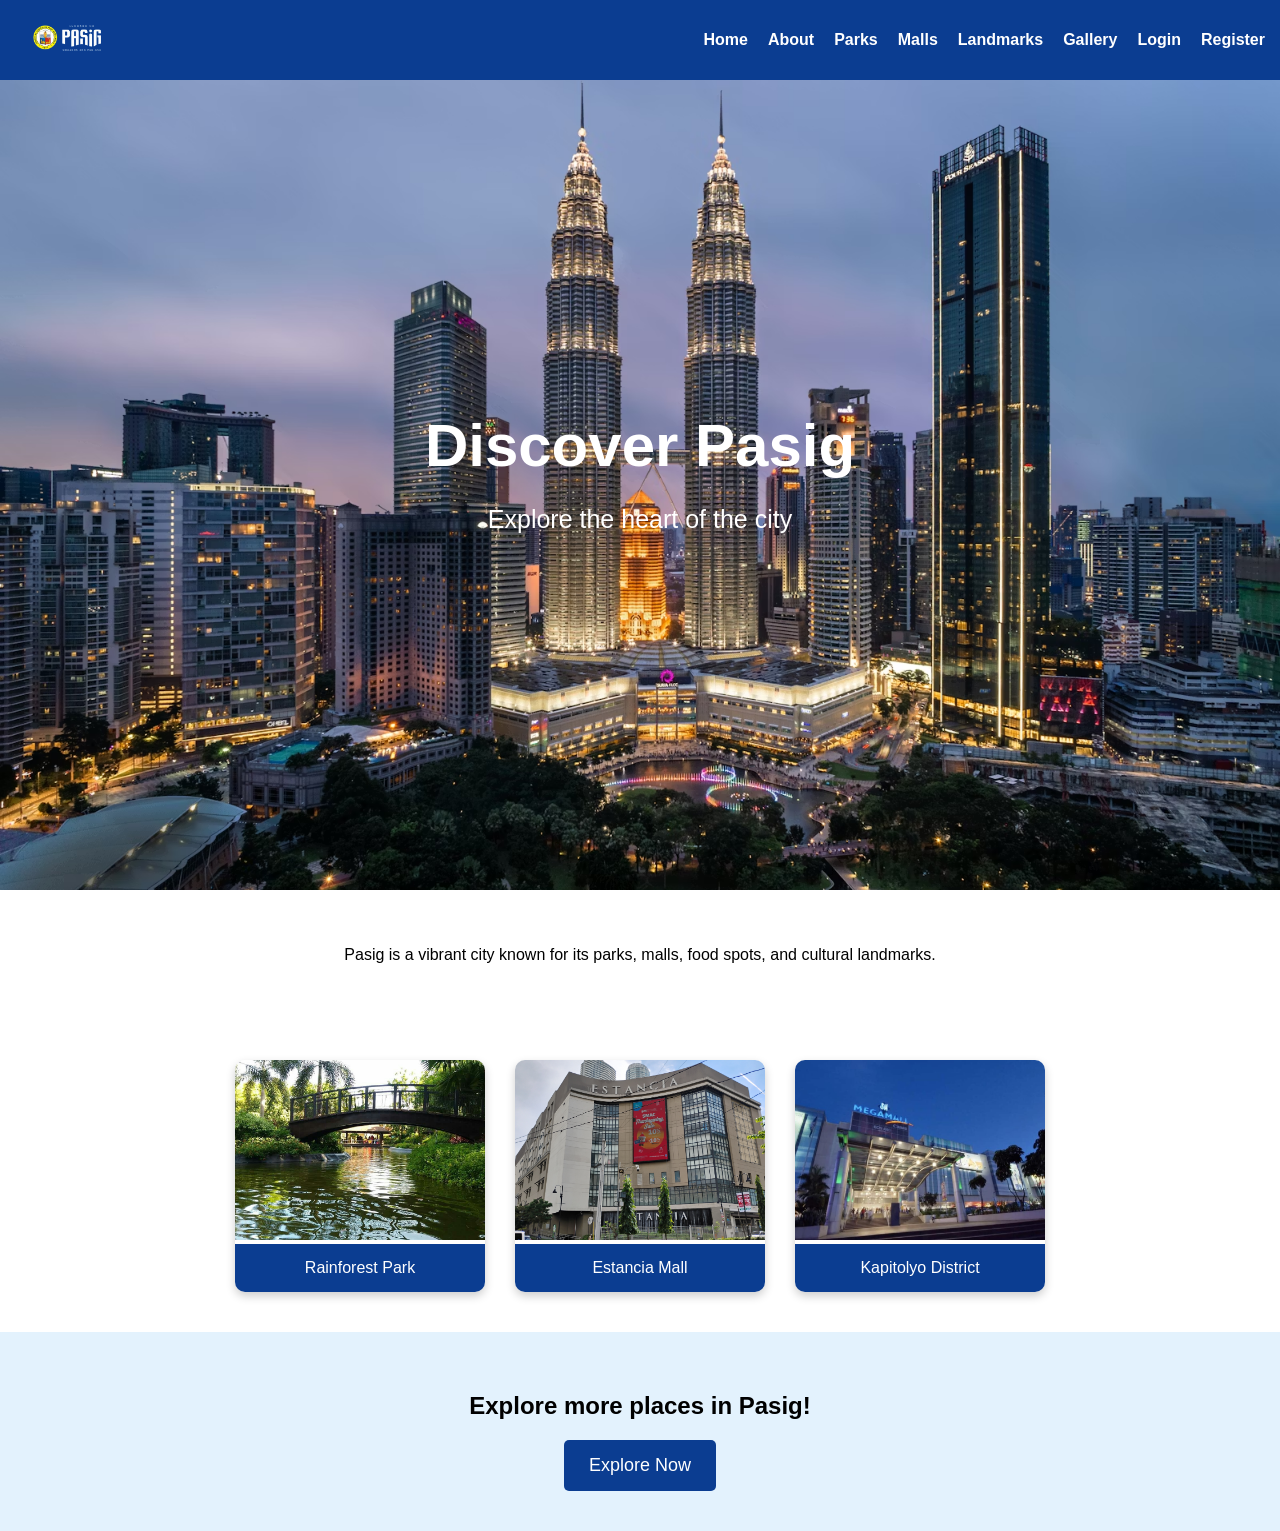
==== index.html @ 02a278a0 "Add files via upload" ====
<!DOCTYPE html>
<html lang="en">
<head>
<meta charset="UTF-8">
<meta name="viewport" content="width=device-width, initial-scale=1.0">
<title>Discover Pasig</title>

<link rel="stylesheet" href="style.css">

</head>
<body>

<!-- NAVIGATION BAR -->
<div class="navbar">
    <div><b><img src="Pasig.png"></b></div>
    <ul>
        <li><a href="index.html">Home</a></li>
        <li><a href="about.html">About</a></li>
        <li><a href="parks.html">Parks</a></li>
        <li><a href="malls.html">Malls</a></li>
        <li><a href="landmarks.html">Landmarks</a></li>
        <li><a href="gallery.html">Gallery</a></li>
        <li><a href="login.html">Login</a></li>
        <li><a href="register.html">Register</a></li>
    </ul>
</div>

<!-- HERO SECTION -->
<div class="hero" style="background:url('mainpage.avif') center/cover no-repeat;">
    <div>
        <h1>Discover Pasig</h1>
        <p>Explore the heart of the city</p>
    </div>
</div>

<!-- INTRO -->
<div class="intro">
    <p>
        Pasig is a vibrant city known for its parks, malls, food spots, and cultural landmarks.
    </p>
</div>

<!-- FEATURED PLACES -->
<div class="grid">

    <div class="card">
        <img src="Rainforest.jpg">
        <a href="parks.html">Rainforest Park</a>
    </div>

    <div class="card">
        <img src="Estancia.jpg">
        <a href="malls.html">Estancia Mall</a>
    </div>

    <div class="card">
        <img src="Kapitolyo.jpg">
        <a href="landmarks.html">Kapitolyo District</a>
    </div>

</div>

<!-- CALL TO ACTION -->
<div class="cta">
    <h2>Explore more places in Pasig!</h2>
    <button onclick="location.href='gallery.html'">Explore Now</button>
</div>


</body>
</html>
---- style.css ----
body{
    margin:0;
    font-family: Arial, Helvetica, sans-serif;
}

/* LOGIN AND REGISTER */
.form-container{
    width:300px;
    margin:100px auto;
    padding:30px;
    box-shadow:0 5px 15px rgba(0,0,0,0.2);
    border-radius:10px;
    text-align:center;
}

.form-container input{
    width:100%;
    padding:12px;
    margin:10px 0;
    border:1px solid #ccc;
    border-radius:5px;
}

.form-container button{
    width:100%;
    padding:12px;
    background:#0b3d91;
    color:white;
    border:none;
    border-radius:5px;
    cursor:pointer;
}

.form-container a{
    color:#0b3d91;
    text-decoration:none;
}

.home-btn{
    position:absolute;
    top:20px;
    left:20px;
    background:#0b3d91;
    color:white;
    padding:10px 18px;
    border-radius:6px;
    text-decoration:none;
    font-weight:bold;
}

/* NAVBAR */
.navbar img{
    height:40px;
    width:auto;
}

.navbar{
    background:#0b3d91;
    color:white;
    padding:15px;
    display:flex;
    justify-content:space-between;
    align-items:center;
}

.navbar ul{
    list-style:none;
    display:flex;
    gap:20px;
}

.navbar a{
    color:white;
    text-decoration:none;
    font-weight:bold;
}

/* HERO */
.hero{
    height:90vh;
    background:url('pasig.jpg') center/cover no-repeat;
    display:flex;
    justify-content:center;
    align-items:center;
    text-align:center;
    color:white;
}

.hero h1{
    font-size:60px;
    margin:0;
}

.hero p{
    font-size:25px;
}

/* INTRO */
.intro{
    padding:40px;
    text-align:center;
}

/* GRID */
.grid{
    display:flex;
    justify-content:center;
    gap:30px;
    padding:40px;
}

.card{
    width:250px;
    border-radius:10px;
    overflow:hidden;
    box-shadow:0 4px 10px rgba(0,0,0,0.2);
    text-align:center;
}

.card img{
    width:100%;
    height:180px;
    object-fit:cover;
}

.card a{
    display:block;
    padding:15px;
    background:#0b3d91;
    color:white;
    text-decoration:none;
}

/* CTA */
.cta{
    background:#e3f2fd;
    padding:40px;
    text-align:center;
}

.cta button{
    padding:15px 25px;
    font-size:18px;
    background:#0b3d91;
    color:white;
    border:none;
    border-radius:5px;
    cursor:pointer;
}

.landmarks-hero {
    height: 55vh;
    background: linear-gradient(rgba(0,0,0,0.45), rgba(0,0,0,0.45)),
                url('mainpage.avif') center/cover no-repeat;
    display: flex;
    justify-content: center;
    align-items: center;
    text-align: center;
    color: white;
    position: relative;
    overflow: hidden;
  }

.landmarks-hero::after {
    content: '';
    position: absolute;
    bottom: 0; left: 0; right: 0;
    height: 60px;
    background: white;
    clip-path: ellipse(55% 100% at 50% 100%);
  }

.landmarks-hero h1 {
    font-family: 'Playfair Display', serif;
    font-size: 52px;
    margin: 0 0 10px;
    letter-spacing: 2px;
    text-shadow: 0 2px 12px rgba(0,0,0,0.4);
  }

.landmarks-hero p {
    font-family: 'Lato', sans-serif;
    font-size: 18px;
    font-weight: 300;
    letter-spacing: 1px;
    opacity: 0.92;
  }

.section-title {
    text-align: center;
    padding: 50px 20px 10px;
    font-family: 'Playfair Display', serif;
    font-size: 32px;
    color: #0b3d91;
    position: relative;
  }

.section-title::after {
    content: '';
    display: block;
    width: 60px;
    height: 4px;
    background: #0b3d91;
    margin: 12px auto 0;
    border-radius: 2px;
  }

.landmarks-list {
    max-width: 1000px;
    margin: 0 auto;
    padding: 40px 30px 60px;
    display: flex;
    flex-direction: column;
    gap: 70px;
  }

.landmark-entry {
    display: flex;
    align-items: center;
    gap: 50px;
    opacity: 0;
    transform: translateY(40px);
    animation: fadeUp 0.7s ease forwards;
  }

.landmark-entry:nth-child(1) { animation-delay: 0.1s; }
.landmark-entry:nth-child(2) { animation-delay: 0.25s; }
.landmark-entry:nth-child(3) { animation-delay: 0.4s; }
.landmark-entry:nth-child(4) { animation-delay: 0.55s; }

.landmark-entry.reverse {
    flex-direction: row-reverse;
  }

@keyframes fadeUp {
    to { opacity: 1; transform: translateY(0); }
  }

.landmark-img-wrap {
    flex: 0 0 400px;
    position: relative;
  }

.landmark-img-wrap img {
    width: 100%;
    height: 270px;
    object-fit: cover;
    border-radius: 4px;
    display: block;
    box-shadow: 0 10px 35px rgba(11,61,145,0.18);
    transition: transform 0.4s ease, box-shadow 0.4s ease;
  }

.landmark-img-wrap img:hover {
    transform: scale(1.03) translateY(-4px);
    box-shadow: 0 18px 45px rgba(11,61,145,0.28);
  }

.landmark-img-wrap::before {
    content: '';
    position: absolute;
    top: -10px;
    left: -10px;
    width: 80px;
    height: 80px;
    border-top: 4px solid #0b3d91;
    border-left: 4px solid #0b3d91;
    border-radius: 2px;
    pointer-events: none;
  }

.landmark-entry.reverse .landmark-img-wrap::before {
    left: auto;
    right: -10px;
    border-left: none;
    border-right: 4px solid #0b3d91;
  }

.landmark-info {
    flex: 1;
  }

.landmark-info h2 {
    font-family: 'Playfair Display', serif;
    font-size: 26px;
    color: #0b3d91;
    margin: 0 0 14px;
  }

.landmark-info p {
    font-family: 'Lato', sans-serif;
    font-size: 15.5px;
    line-height: 1.8;
    color: #444;
    margin: 0;
  }

.landmark-tag {
    display: inline-block;
    margin-top: 16px;
    padding: 5px 14px;
    background: #e3f2fd;
    color: #0b3d91;
    border-radius: 20px;
    font-family: 'Lato', sans-serif;
    font-size: 12px;
    font-weight: 700;
    letter-spacing: 0.8px;
    text-transform: uppercase;
  }

.landmark-divider {
    max-width: 1000px;
    margin: 0 auto;
    border: none;
    border-top: 1px solid #e3f2fd;
  }

@media (max-width: 768px) {
    .landmark-entry,
    .landmark-entry.reverse {
      flex-direction: column;
      gap: 24px;
    }
.landmark-img-wrap {
      flex: none;
      width: 100%;
    }
.landmarks-hero h1 { 
    font-size: 34px; 

}


}


/* RATINGS AND COMMENTS CSS */


.star-rating {
  display: inline-flex;
  flex-direction: row-reverse; /* makes 5 stars start from left */
  font-size: 22px;
  gap: 4px;
  cursor: pointer;
}

.star-rating span {
  color: lightgray;
  transition: color 0.3s;
}

.star-rating span:hover,
.star-rating span:hover ~ span {
  color: gold;
}

.star-rating.selected span {
  color: gold;
}

.comment-btn{
    margin-top:15px;
    padding:10px 18px;
    background:white;
    color:#0b3d91;
    border:2px solid #0b3d91;
    border-radius:30px;
    font-weight:600;
    letter-spacing:0.5px;
    cursor:pointer;
    transition:all 0.3s ease;
    display:inline-flex;
    align-items:center;
    gap:8px;
}

.comment-btn:hover{
    background:#0b3d91;
    color:white;
    transform:translateY(-2px);
    box-shadow:0 8px 20px rgba(11,61,145,0.25);
}
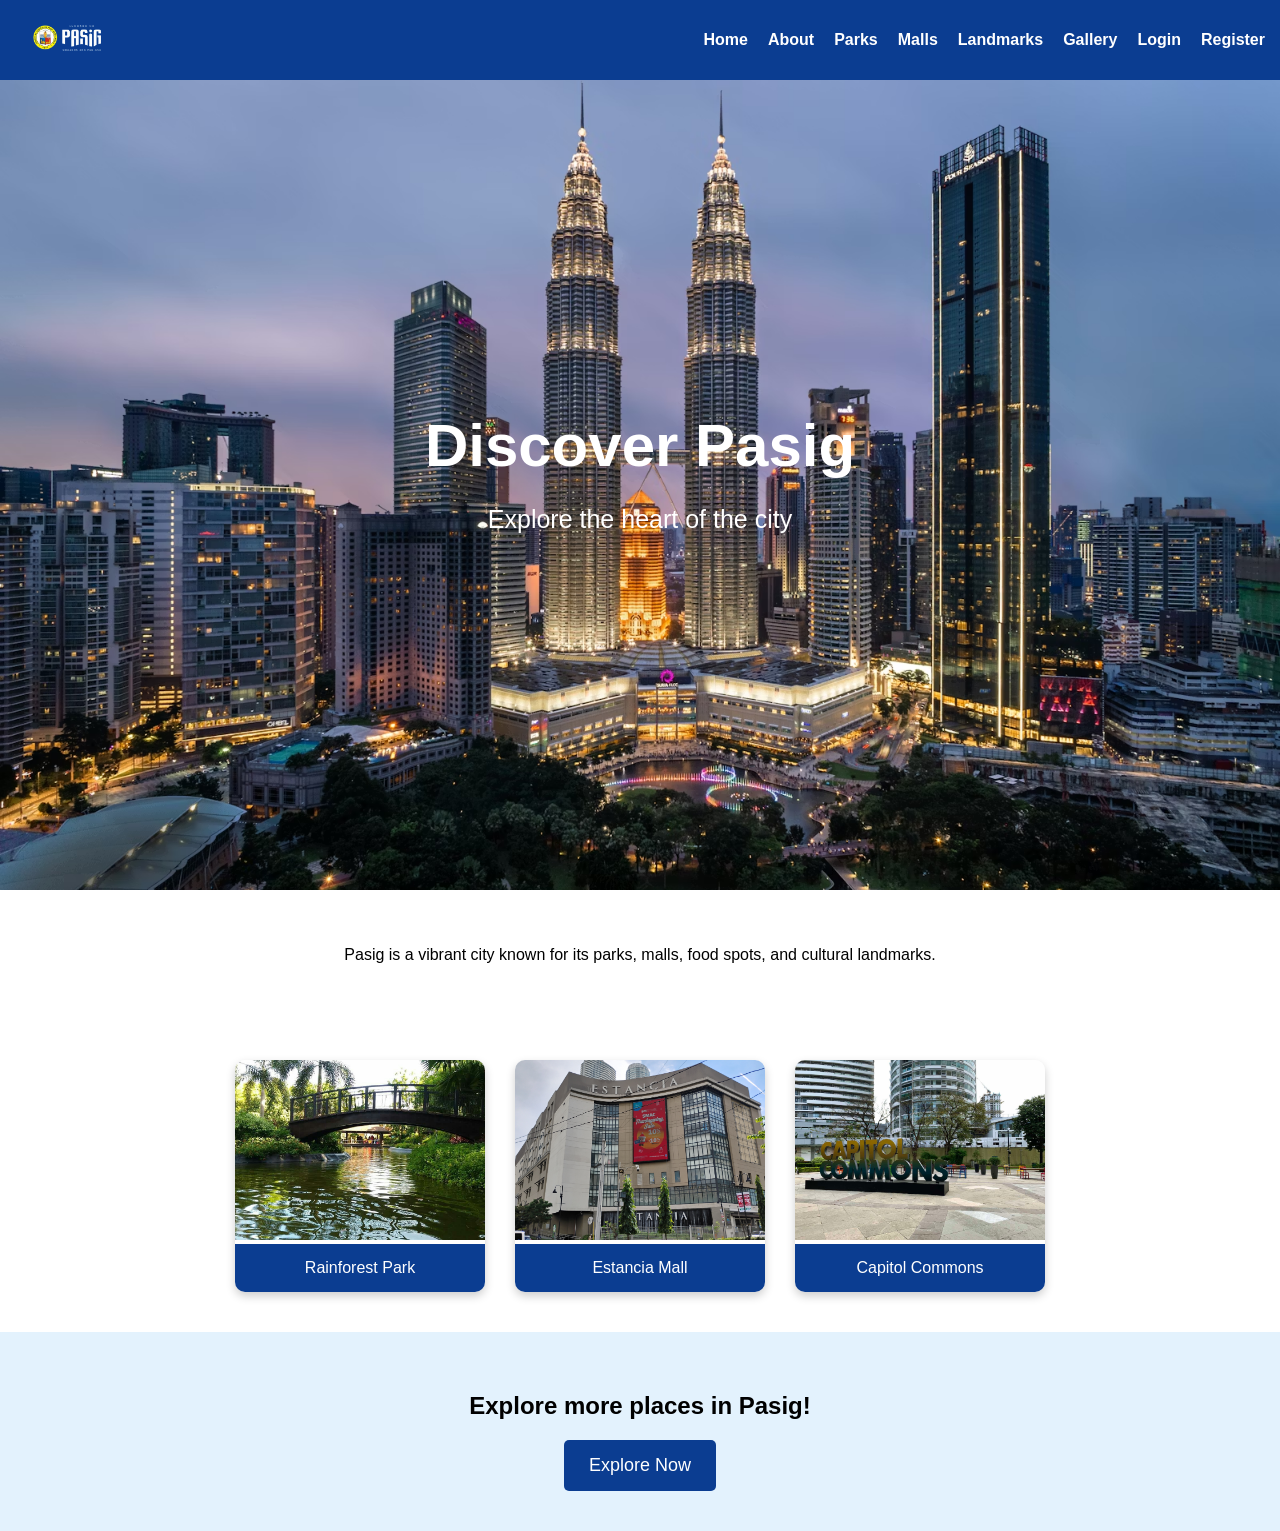
==== commit 119a3cd5: "Update index.html" ====
--- a/index.html
+++ b/index.html
@@ -54,8 +54,8 @@
     </div>
 
     <div class="card">
-        <img src="Kapitolyo.jpg">
-        <a href="landmarks.html">Kapitolyo District</a>
+        <img src="gallery images/capitalCommons.jpg">
+        <a href="landmarks.html">Capitol Commons</a>
     </div>
 
 </div>
@@ -68,4 +68,4 @@
 
 
 </body>
-</html>+</html>
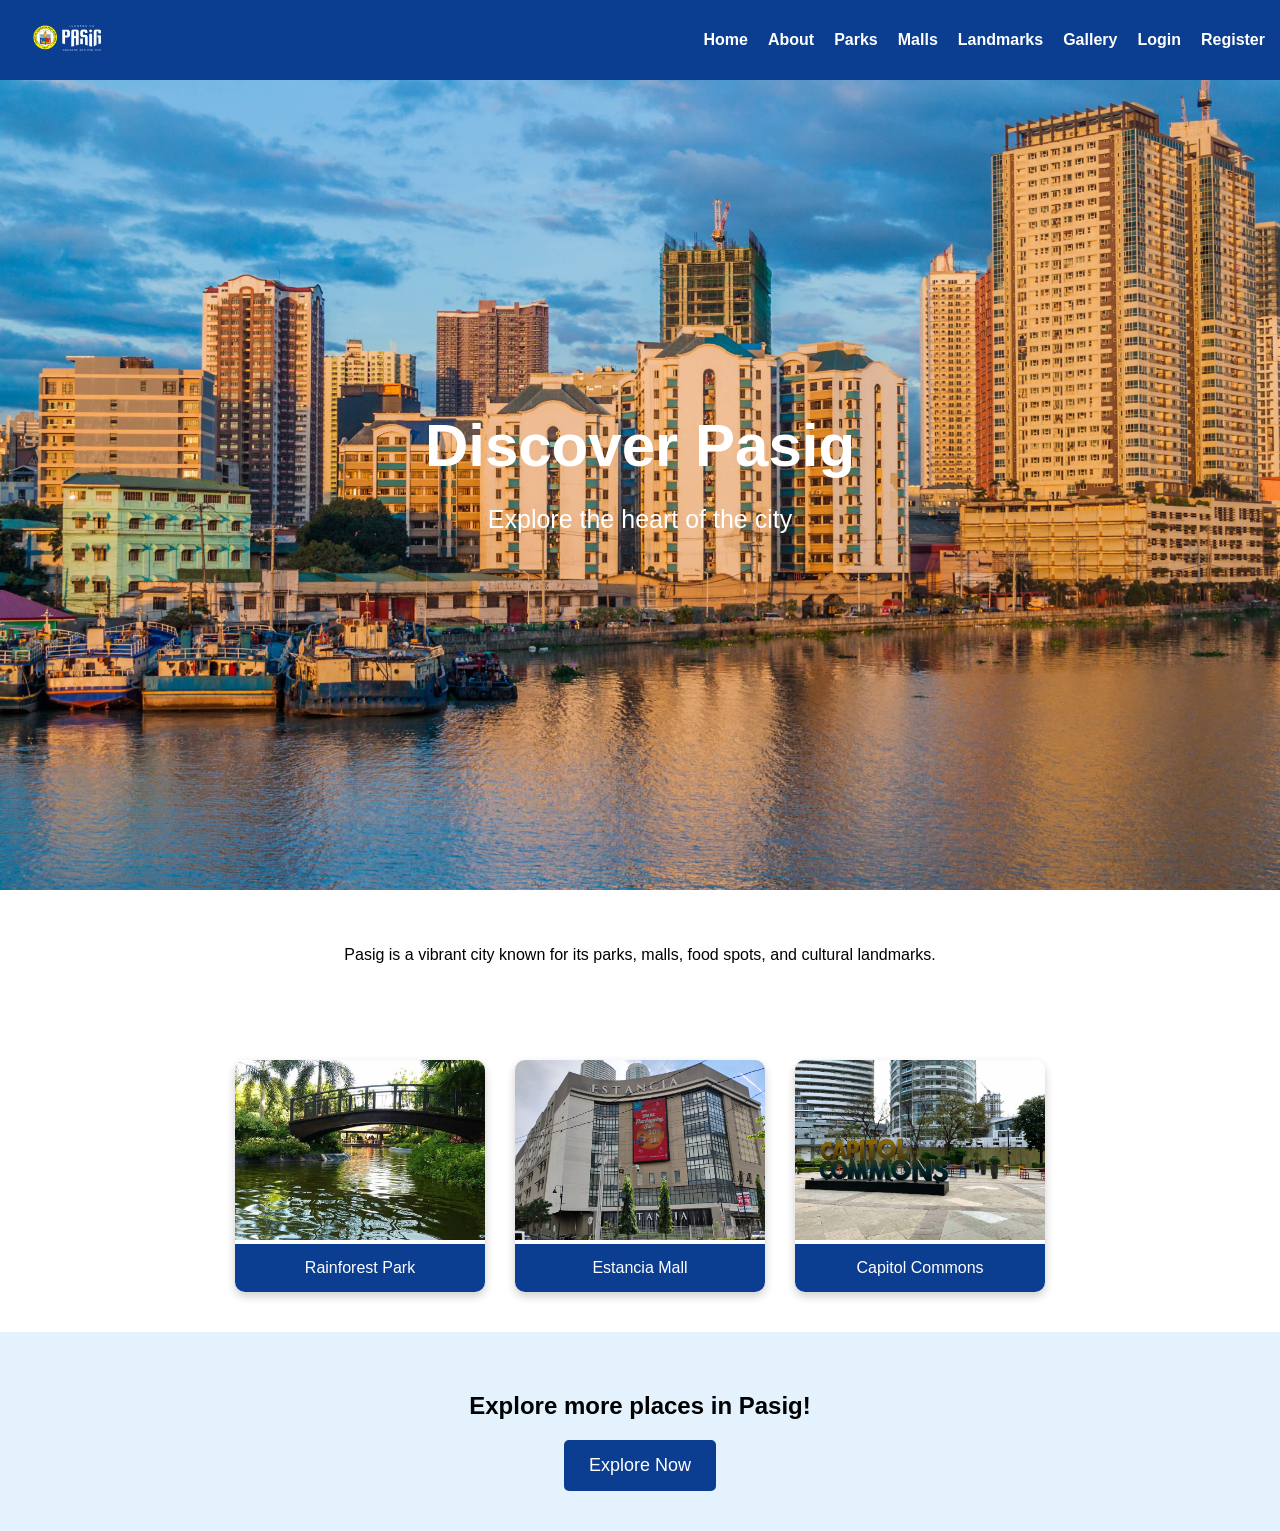
==== commit e1dd1cb6: "Update index.html" ====
--- a/index.html
+++ b/index.html
@@ -26,7 +26,7 @@
 </div>
 
 <!-- HERO SECTION -->
-<div class="hero" style="background:url('mainpage.avif') center/cover no-repeat;">
+<div class="hero" style="background:url('pasiggg.jpg') center/cover no-repeat;">
     <div>
         <h1>Discover Pasig</h1>
         <p>Explore the heart of the city</p>
